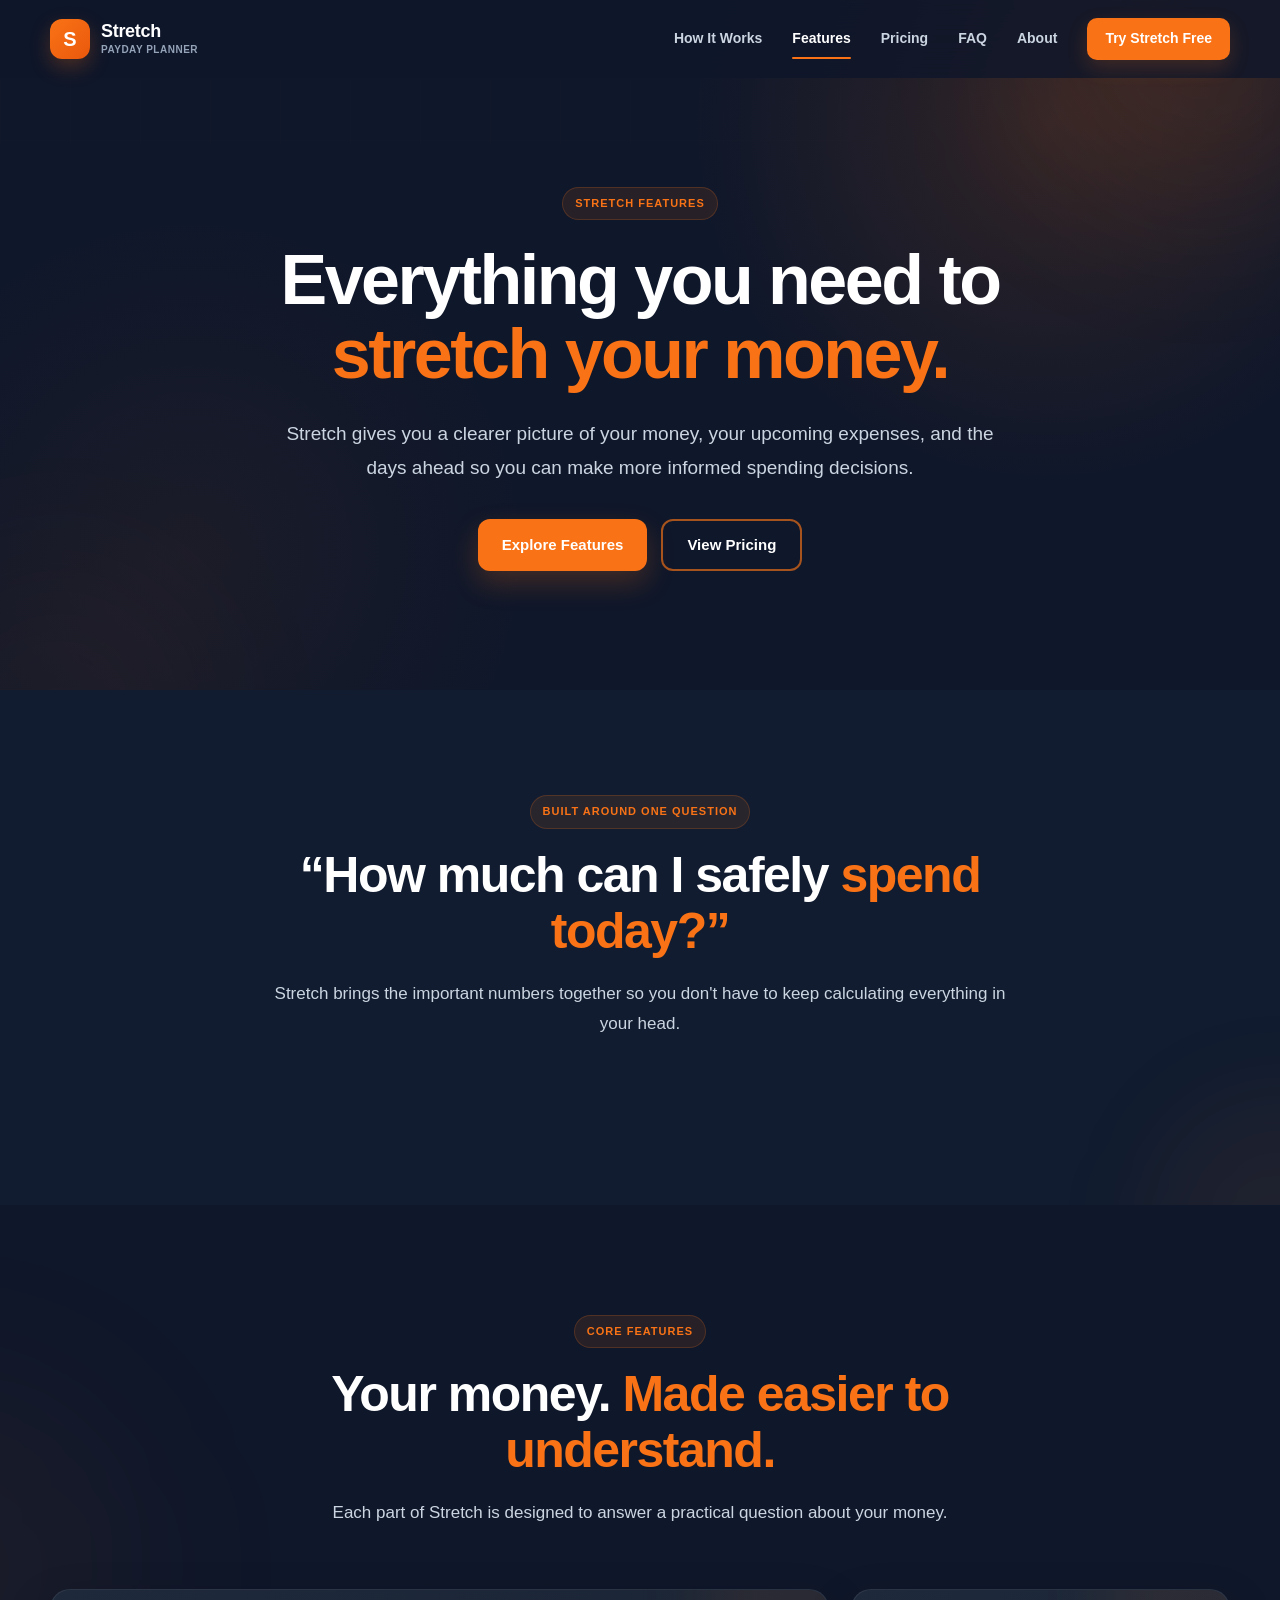
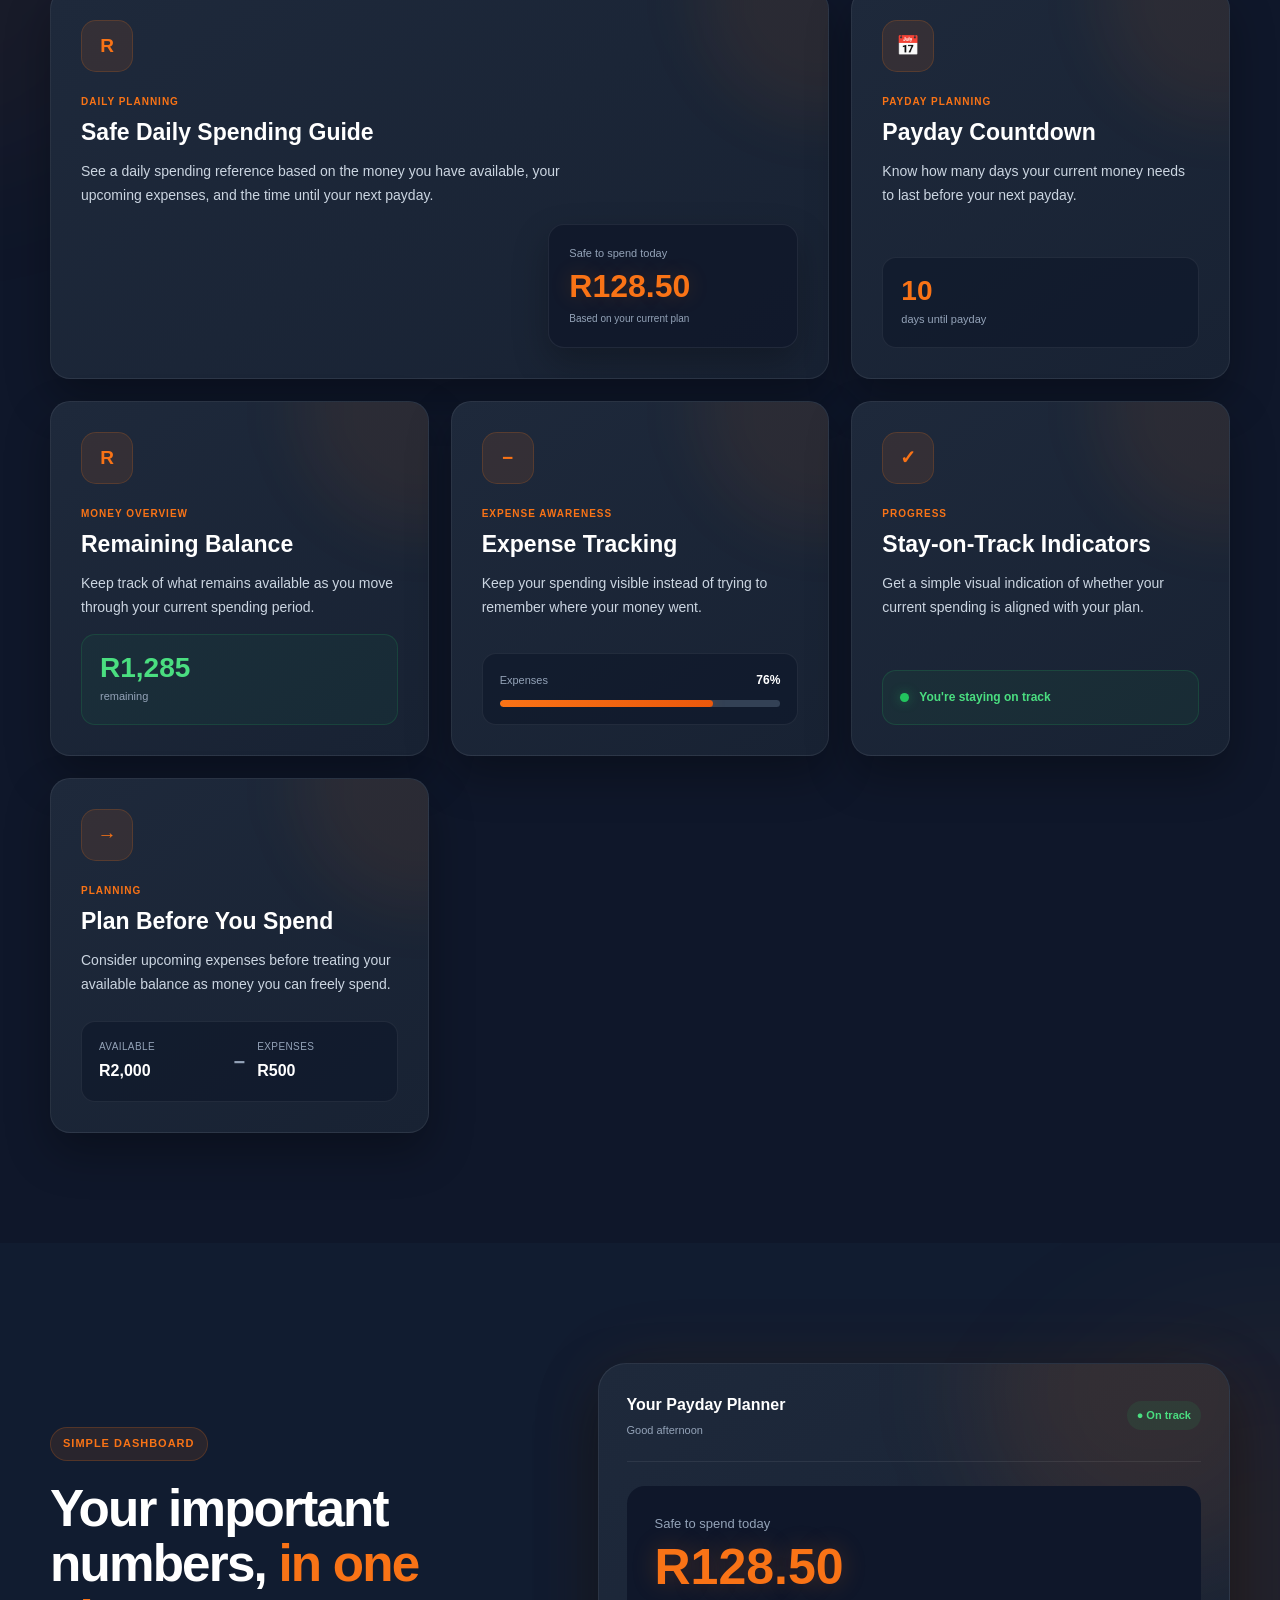
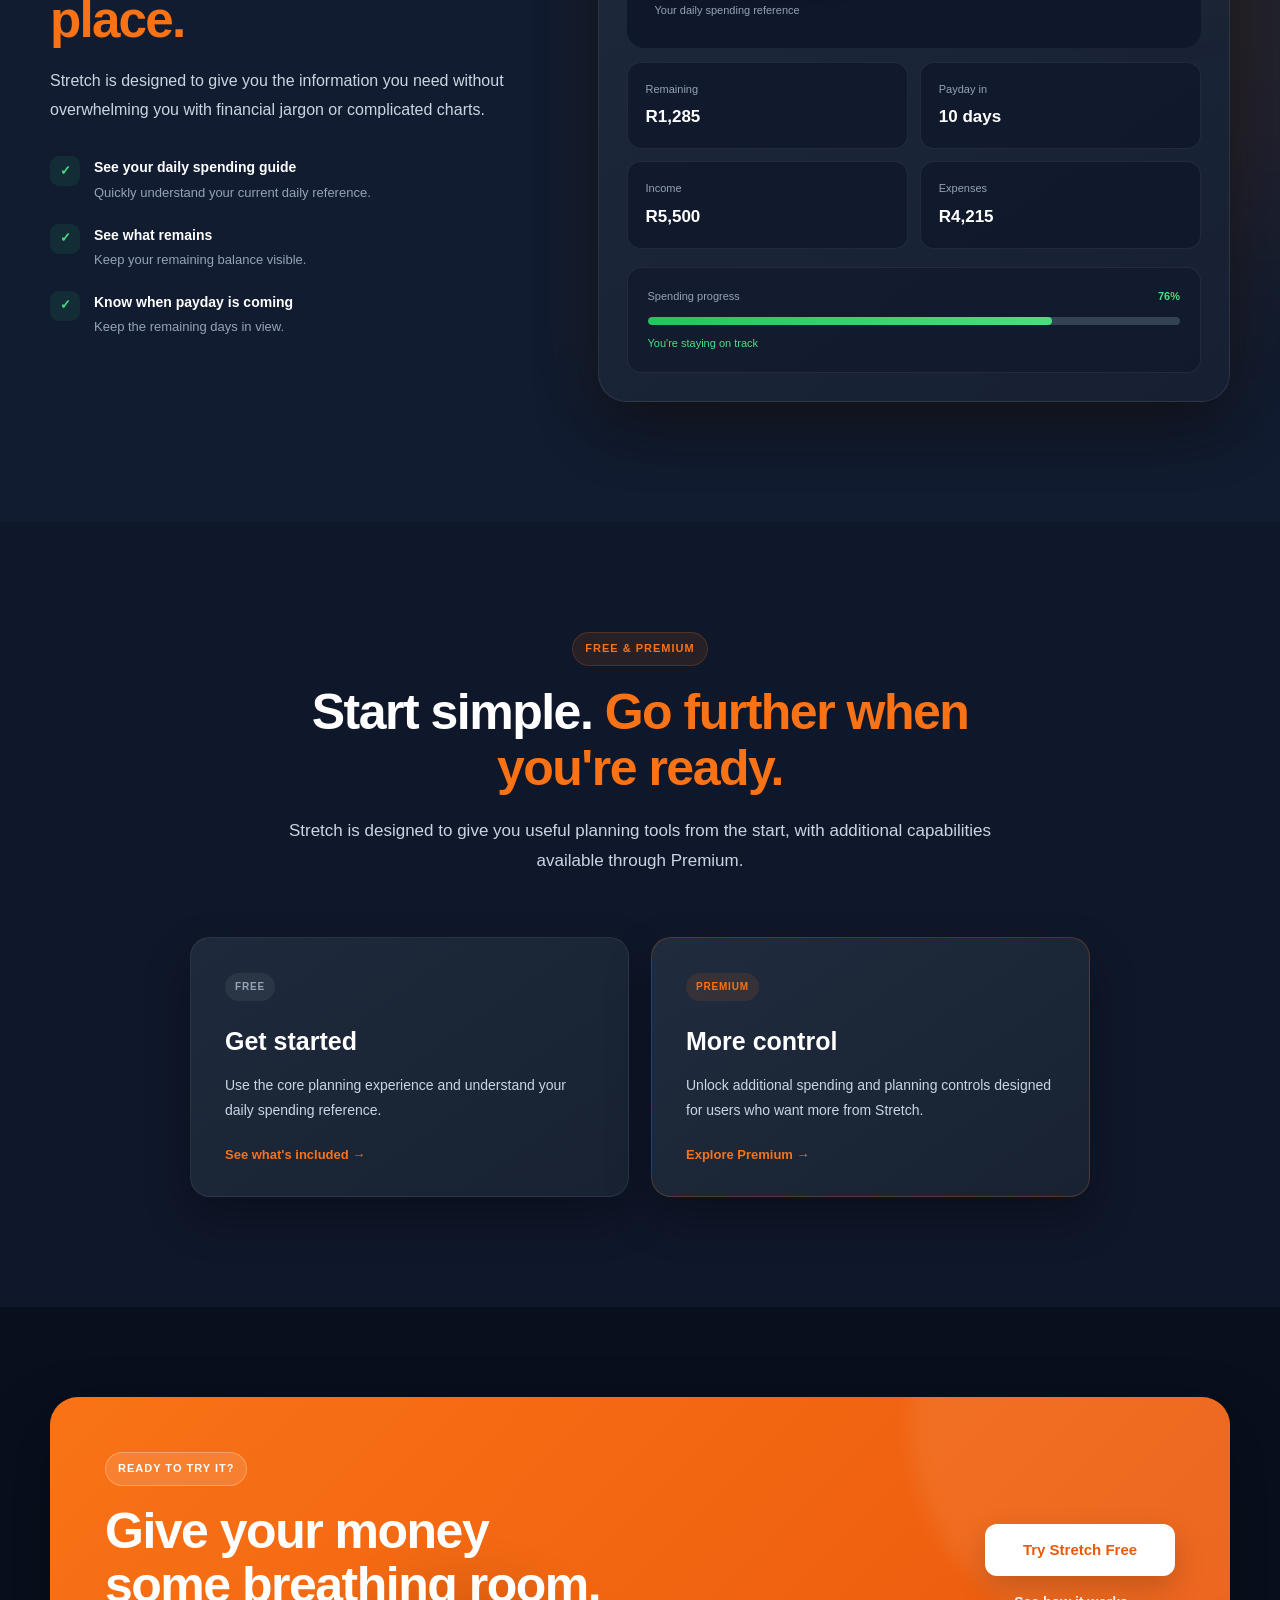
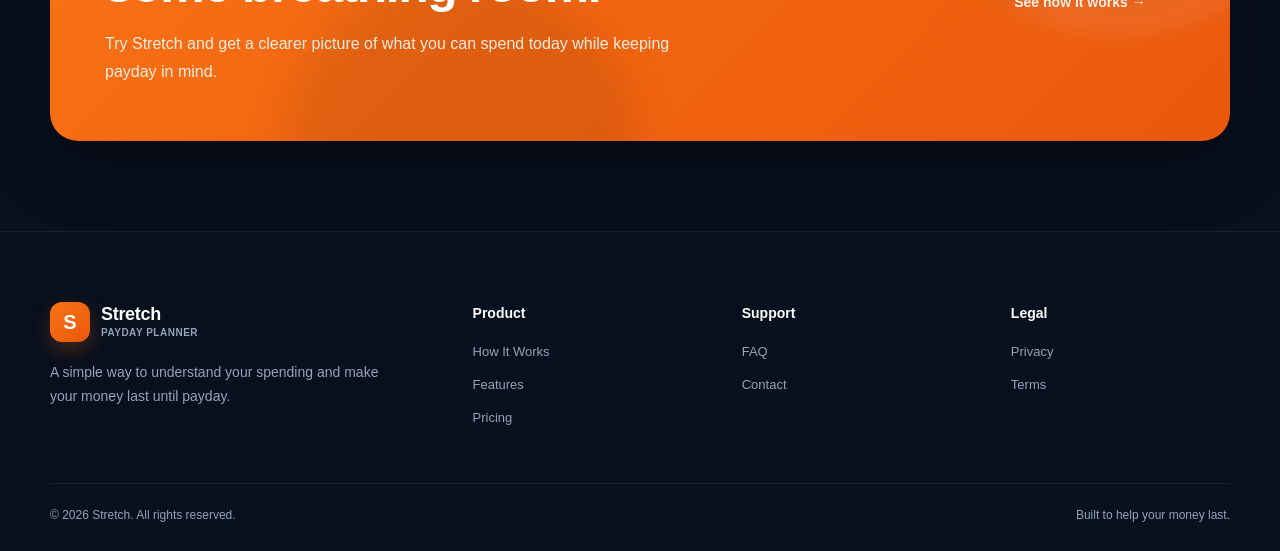
==== features.html @ 4eeb81fc "new pages" ====
<!DOCTYPE html>
<html lang="en">

<head>
    <meta charset="UTF-8">

    <meta name="viewport" content="width=device-width, initial-scale=1.0">

    <meta name="description"
        content="Explore Stretch features designed to help you understand your spending, plan ahead, and make your money last until payday.">

    <title>Features | Stretch — Payday Planner</title>

    <link rel="stylesheet" href="css/features.css">
</head>

<body>

    <!-- =========================================
         HEADER
    ========================================== -->

    <header class="site-header" id="siteHeader">

        <div class="container nav-container">

            <a href="index.html" class="brand">

                <span class="brand-mark">
                    S
                </span>

                <span class="brand-text">
                    <strong>Stretch</strong>
                    <small>Payday Planner</small>
                </span>

            </a>


            <button class="mobile-menu-toggle" id="mobileMenuToggle" aria-label="Open navigation menu"
                aria-expanded="false" aria-controls="mainNav">
                <span></span>
                <span></span>
                <span></span>
            </button>


            <nav class="main-nav" id="mainNav">

                <a href="how-it-works.html">
                    How It Works
                </a>

                <a href="features.html" class="active">
                    Features
                </a>

                <a href="pricing.html">
                    Pricing
                </a>

                <a href="faq.html">
                    FAQ
                </a>

                <a href="about.html">
                    About
                </a>

                <a href="#" class="nav-cta">
                    Try Stretch Free
                </a>

            </nav>

        </div>

    </header>


    <main>

        <!-- =========================================
             HERO
        ========================================== -->

        <section class="page-hero">

            <div class="hero-glow hero-glow-one"></div>
            <div class="hero-glow hero-glow-two"></div>

            <div class="container">

                <div class="page-hero-content">

                    <span class="section-badge">
                        STRETCH FEATURES
                    </span>

                    <h1>
                        Everything you need to
                        <span>stretch your money.</span>
                    </h1>

                    <p>
                        Stretch gives you a clearer picture of your money,
                        your upcoming expenses, and the days ahead so you
                        can make more informed spending decisions.
                    </p>

                    <div class="hero-actions">

                        <a href="#features" class="btn btn-primary">
                            Explore Features
                        </a>

                        <a href="pricing.html" class="btn btn-secondary">
                            View Pricing
                        </a>

                    </div>

                </div>

            </div>

        </section>


        <!-- =========================================
             FEATURE INTRO
        ========================================== -->

        <section class="intro-section">

            <div class="container">

                <div class="section-heading centered">

                    <span class="section-badge">
                        BUILT AROUND ONE QUESTION
                    </span>

                    <h2>
                        “How much can I safely
                        <span>spend today?”</span>
                    </h2>

                    <p>
                        Stretch brings the important numbers together so
                        you don't have to keep calculating everything in
                        your head.
                    </p>

                </div>

            </div>

        </section>


        <!-- =========================================
             MAIN FEATURES
        ========================================== -->

        <section class="features-section" id="features">

            <div class="container">

                <div class="section-heading centered">

                    <span class="section-badge">
                        CORE FEATURES
                    </span>

                    <h2>
                        Your money.
                        <span>Made easier to understand.</span>
                    </h2>

                    <p>
                        Each part of Stretch is designed to answer a
                        practical question about your money.
                    </p>

                </div>


                <div class="features-grid">

                    <!-- FEATURE 1 -->

                    <article class="feature-card feature-card-large">

                        <div class="feature-icon">
                            R
                        </div>

                        <span class="feature-label">
                            DAILY PLANNING
                        </span>

                        <h3>
                            Safe Daily Spending Guide
                        </h3>

                        <p>
                            See a daily spending reference based on the
                            money you have available, your upcoming
                            expenses, and the time until your next payday.
                        </p>

                        <div class="feature-preview">

                            <span>
                                Safe to spend today
                            </span>

                            <strong>
                                R128.50
                            </strong>

                            <small>
                                Based on your current plan
                            </small>

                        </div>

                    </article>


                    <!-- FEATURE 2 -->

                    <article class="feature-card">

                        <div class="feature-icon">
                            📅
                        </div>

                        <span class="feature-label">
                            PAYDAY PLANNING
                        </span>

                        <h3>
                            Payday Countdown
                        </h3>

                        <p>
                            Know how many days your current money needs
                            to last before your next payday.
                        </p>

                        <div class="mini-value">
                            <strong>
                                10
                            </strong>

                            <span>
                                days until payday
                            </span>
                        </div>

                    </article>


                    <!-- FEATURE 3 -->

                    <article class="feature-card">

                        <div class="feature-icon">
                            R
                        </div>

                        <span class="feature-label">
                            MONEY OVERVIEW
                        </span>

                        <h3>
                            Remaining Balance
                        </h3>

                        <p>
                            Keep track of what remains available as you
                            move through your current spending period.
                        </p>

                        <div class="mini-value success-value">
                            <strong>
                                R1,285
                            </strong>

                            <span>
                                remaining
                            </span>
                        </div>

                    </article>


                    <!-- FEATURE 4 -->

                    <article class="feature-card">

                        <div class="feature-icon">
                            −
                        </div>

                        <span class="feature-label">
                            EXPENSE AWARENESS
                        </span>

                        <h3>
                            Expense Tracking
                        </h3>

                        <p>
                            Keep your spending visible instead of trying
                            to remember where your money went.
                        </p>

                        <div class="mini-progress-card">

                            <div class="progress-row">
                                <span>Expenses</span>
                                <strong>76%</strong>
                            </div>

                            <div class="progress-track">
                                <div class="progress-fill"></div>
                            </div>

                        </div>

                    </article>


                    <!-- FEATURE 5 -->

                    <article class="feature-card">

                        <div class="feature-icon">
                            ✓
                        </div>

                        <span class="feature-label">
                            PROGRESS
                        </span>

                        <h3>
                            Stay-on-Track Indicators
                        </h3>

                        <p>
                            Get a simple visual indication of whether your
                            current spending is aligned with your plan.
                        </p>

                        <div class="status-preview">
                            <span class="status-dot"></span>

                            <strong>
                                You're staying on track
                            </strong>
                        </div>

                    </article>


                    <!-- FEATURE 6 -->

                    <article class="feature-card">

                        <div class="feature-icon">
                            →
                        </div>

                        <span class="feature-label">
                            PLANNING
                        </span>

                        <h3>
                            Plan Before You Spend
                        </h3>

                        <p>
                            Consider upcoming expenses before treating
                            your available balance as money you can freely
                            spend.
                        </p>

                        <div class="planning-preview">

                            <div>
                                <span>Available</span>
                                <strong>R2,000</strong>
                            </div>

                            <div class="minus">
                                −
                            </div>

                            <div>
                                <span>Expenses</span>
                                <strong>R500</strong>
                            </div>

                        </div>

                    </article>

                </div>

            </div>

        </section>


        <!-- =========================================
             DASHBOARD EXPERIENCE
        ========================================== -->

        <section class="dashboard-section">

            <div class="container">

                <div class="dashboard-layout">

                    <div class="dashboard-content">

                        <span class="section-badge">
                            SIMPLE DASHBOARD
                        </span>

                        <h2>
                            Your important numbers,
                            <span>in one place.</span>
                        </h2>

                        <p>
                            Stretch is designed to give you the information
                            you need without overwhelming you with financial
                            jargon or complicated charts.
                        </p>

                        <ul class="dashboard-list">

                            <li>
                                <span class="check-icon">✓</span>

                                <div>
                                    <strong>
                                        See your daily spending guide
                                    </strong>

                                    <p>
                                        Quickly understand your current
                                        daily reference.
                                    </p>
                                </div>
                            </li>


                            <li>
                                <span class="check-icon">✓</span>

                                <div>
                                    <strong>
                                        See what remains
                                    </strong>

                                    <p>
                                        Keep your remaining balance visible.
                                    </p>
                                </div>
                            </li>


                            <li>
                                <span class="check-icon">✓</span>

                                <div>
                                    <strong>
                                        Know when payday is coming
                                    </strong>

                                    <p>
                                        Keep the remaining days in view.
                                    </p>
                                </div>
                            </li>

                        </ul>

                    </div>


                    <div class="dashboard-preview">

                        <div class="dashboard-top">

                            <div>
                                <span class="dashboard-title">
                                    Your Payday Planner
                                </span>

                                <span class="dashboard-subtitle">
                                    Good afternoon
                                </span>
                            </div>

                            <span class="dashboard-status">
                                ● On track
                            </span>

                        </div>


                        <div class="safe-spend-card">

                            <span>
                                Safe to spend today
                            </span>

                            <strong>
                                R128.50
                            </strong>

                            <small>
                                Your daily spending reference
                            </small>

                        </div>


                        <div class="dashboard-stats">

                            <div class="dashboard-stat">
                                <span>
                                    Remaining
                                </span>

                                <strong>
                                    R1,285
                                </strong>
                            </div>


                            <div class="dashboard-stat">
                                <span>
                                    Payday in
                                </span>

                                <strong>
                                    10 days
                                </strong>
                            </div>


                            <div class="dashboard-stat">
                                <span>
                                    Income
                                </span>

                                <strong>
                                    R5,500
                                </strong>
                            </div>


                            <div class="dashboard-stat">
                                <span>
                                    Expenses
                                </span>

                                <strong>
                                    R4,215
                                </strong>
                            </div>

                        </div>


                        <div class="dashboard-progress">

                            <div class="progress-heading">

                                <span>
                                    Spending progress
                                </span>

                                <strong>
                                    76%
                                </strong>

                            </div>

                            <div class="progress-track">
                                <div class="progress-fill"></div>
                            </div>

                            <p>
                                You're staying on track
                            </p>

                        </div>

                    </div>

                </div>

            </div>

        </section>


        <!-- =========================================
             FREE / PREMIUM TEASER
        ========================================== -->

        <section class="plans-section">

            <div class="container">

                <div class="section-heading centered">

                    <span class="section-badge">
                        FREE & PREMIUM
                    </span>

                    <h2>
                        Start simple.
                        <span>Go further when you're ready.</span>
                    </h2>

                    <p>
                        Stretch is designed to give you useful planning
                        tools from the start, with additional capabilities
                        available through Premium.
                    </p>

                </div>


                <div class="plan-preview-grid">

                    <article class="plan-preview">

                        <span class="plan-label">
                            FREE
                        </span>

                        <h3>
                            Get started
                        </h3>

                        <p>
                            Use the core planning experience and understand
                            your daily spending reference.
                        </p>

                        <a href="pricing.html">
                            See what's included →
                        </a>

                    </article>


                    <article class="plan-preview premium">

                        <span class="plan-label">
                            PREMIUM
                        </span>

                        <h3>
                            More control
                        </h3>

                        <p>
                            Unlock additional spending and planning controls
                            designed for users who want more from Stretch.
                        </p>

                        <a href="pricing.html">
                            Explore Premium →
                        </a>

                    </article>

                </div>

            </div>

        </section>


        <!-- =========================================
             CTA
        ========================================== -->

        <section class="final-cta-section">

            <div class="container">

                <div class="final-cta">

                    <div class="cta-content">

                        <span class="section-badge">
                            READY TO TRY IT?
                        </span>

                        <h2>
                            Give your money
                            <span>some breathing room.</span>
                        </h2>

                        <p>
                            Try Stretch and get a clearer picture of what
                            you can spend today while keeping payday in mind.
                        </p>

                    </div>


                    <div class="cta-actions">

                        <a href="#" class="btn cta-button">
                            Try Stretch Free
                        </a>

                        <a href="how-it-works.html" class="cta-link">
                            See how it works →
                        </a>

                    </div>

                </div>

            </div>

        </section>

    </main>


    <!-- =========================================
         FOOTER
    ========================================== -->

    <footer class="site-footer">

        <div class="container">

            <div class="footer-grid">

                <div class="footer-brand">

                    <a href="index.html" class="brand">

                        <span class="brand-mark">
                            S
                        </span>

                        <span class="brand-text">
                            <strong>Stretch</strong>
                            <small>Payday Planner</small>
                        </span>

                    </a>

                    <p>
                        A simple way to understand your spending and make
                        your money last until payday.
                    </p>

                </div>


                <div class="footer-column">

                    <h3>
                        Product
                    </h3>

                    <a href="how-it-works.html">
                        How It Works
                    </a>

                    <a href="features.html">
                        Features
                    </a>

                    <a href="pricing.html">
                        Pricing
                    </a>

                </div>


                <div class="footer-column">

                    <h3>
                        Support
                    </h3>

                    <a href="faq.html">
                        FAQ
                    </a>

                    <a href="contact.html">
                        Contact
                    </a>

                </div>


                <div class="footer-column">

                    <h3>
                        Legal
                    </h3>

                    <a href="privacy.html">
                        Privacy
                    </a>

                    <a href="terms.html">
                        Terms
                    </a>

                </div>

            </div>


            <div class="footer-bottom">

                <p>
                    © 2026 Stretch. All rights reserved.
                </p>

                <p>
                    Built to help your money last.
                </p>

            </div>

        </div>

    </footer>


    <script src="js/main.js"></script>

</body>

</html>
---- css/features.css ----
/* =========================================================
   STRETCH — FEATURES PAGE
   Dedicated Page Styles
========================================================= */


/* =========================================================
   1. DESIGN TOKENS
========================================================= */

:root {
    --stretch-bg: #0f172a;
    --stretch-bg-deep: #080f1d;
    --stretch-bg-alt: #111c30;

    --stretch-surface: #1e293b;
    --stretch-surface-alt: #182233;
    --stretch-surface-dark: #162032;

    --stretch-border: rgba(255, 255, 255, 0.07);
    --stretch-border-strong: rgba(255, 255, 255, 0.12);

    --stretch-orange: #f97316;
    --stretch-orange-dark: #ea580c;

    --stretch-success: #22c55e;
    --stretch-success-light: #4ade80;

    --stretch-white: #ffffff;
    --stretch-text: #cbd5e1;
    --stretch-muted: #94a3b8;

    --stretch-track: #334155;

    --container-width: 1180px;
    --header-height: 78px;

    --radius-sm: 10px;
    --radius-md: 14px;
    --radius-lg: 20px;
    --radius-xl: 28px;

    --shadow-card:
        0 20px 45px rgba(0, 0, 0, 0.30);

    --shadow-card-hover:
        0 25px 60px rgba(0, 0, 0, 0.45);

    --transition: 0.3s ease;
}


/* =========================================================
   2. RESET
========================================================= */

* {
    margin: 0;
    padding: 0;
    box-sizing: border-box;
}

html {
    scroll-behavior: smooth;
}

body {
    font-family:
        Inter,
        "Segoe UI",
        Roboto,
        Helvetica,
        Arial,
        sans-serif;

    background: var(--stretch-bg);

    color: var(--stretch-white);

    line-height: 1.6;

    overflow-x: hidden;
}

img {
    max-width: 100%;
    display: block;
}

a {
    color: inherit;
    text-decoration: none;
}

button,
a {
    -webkit-tap-highlight-color: transparent;
}

button {
    font: inherit;
}

::selection {
    background: rgba(249, 115, 22, 0.35);
    color: var(--stretch-white);
}


/* =========================================================
   3. CONTAINER
========================================================= */

.container {
    width: min(
        calc(100% - 40px),
        var(--container-width)
    );

    margin: 0 auto;
}


/* =========================================================
   4. HEADER
========================================================= */

.site-header {
    position: fixed;

    top: 0;
    left: 0;

    width: 100%;
    height: var(--header-height);

    z-index: 1000;

    background: rgba(15, 23, 42, 0.82);

    border-bottom: 1px solid transparent;

    backdrop-filter: blur(18px);
    -webkit-backdrop-filter: blur(18px);

    transition:
        background var(--transition),
        border-color var(--transition),
        box-shadow var(--transition);
}

.site-header.scrolled {
    background: rgba(8, 15, 29, 0.94);

    border-bottom-color: var(--stretch-border);

    box-shadow:
        0 10px 30px rgba(0, 0, 0, 0.20);
}

.nav-container {
    height: 100%;

    display: flex;
    align-items: center;
    justify-content: space-between;
}


/* =========================================================
   5. BRAND
========================================================= */

.brand {
    display: inline-flex;

    align-items: center;

    gap: 11px;

    flex-shrink: 0;
}

.brand-mark {
    width: 40px;
    height: 40px;

    display: grid;
    place-items: center;

    border-radius: 12px;

    background:
        linear-gradient(
            135deg,
            var(--stretch-orange),
            var(--stretch-orange-dark)
        );

    color: var(--stretch-white);

    font-size: 20px;
    font-weight: 800;

    box-shadow:
        0 8px 20px rgba(249, 115, 22, 0.25);
}

.brand-text {
    display: flex;

    flex-direction: column;

    line-height: 1.05;
}

.brand-text strong {
    font-size: 18px;

    font-weight: 800;

    letter-spacing: -0.3px;
}

.brand-text small {
    margin-top: 4px;

    color: var(--stretch-muted);

    font-size: 10px;
    font-weight: 600;

    letter-spacing: 0.5px;

    text-transform: uppercase;
}


/* =========================================================
   6. NAVIGATION
========================================================= */

.main-nav {
    display: flex;

    align-items: center;

    gap: 30px;
}

.main-nav > a:not(.nav-cta) {
    position: relative;

    color: var(--stretch-text);

    font-size: 14px;
    font-weight: 600;

    transition:
        color var(--transition);
}

.main-nav > a:not(.nav-cta)::after {
    content: "";

    position: absolute;

    left: 0;
    bottom: -9px;

    width: 0;
    height: 2px;

    border-radius: 999px;

    background: var(--stretch-orange);

    transition:
        width var(--transition);
}

.main-nav > a:not(.nav-cta):hover,
.main-nav > a.active {
    color: var(--stretch-white);
}

.main-nav > a:not(.nav-cta):hover::after,
.main-nav > a.active::after {
    width: 100%;
}


/* =========================================================
   7. NAV CTA
========================================================= */

.nav-cta {
    display: inline-flex;

    align-items: center;
    justify-content: center;

    min-height: 42px;

    padding: 0 18px;

    border-radius: 10px;

    background: var(--stretch-orange);

    color: var(--stretch-white);

    font-size: 14px;
    font-weight: 700;

    box-shadow:
        0 8px 20px rgba(249, 115, 22, 0.18);

    transition:
        transform var(--transition),
        background var(--transition),
        box-shadow var(--transition);
}

.nav-cta:hover {
    background: var(--stretch-orange-dark);

    transform: translateY(-2px);

    box-shadow:
        0 12px 26px rgba(249, 115, 22, 0.28);
}


/* =========================================================
   8. MOBILE MENU
========================================================= */

.mobile-menu-toggle {
    display: none;

    width: 44px;
    height: 44px;

    padding: 0;

    border:
        1px solid var(--stretch-border-strong);

    border-radius: 10px;

    background: var(--stretch-surface);

    cursor: pointer;
}

.mobile-menu-toggle span {
    display: block;

    width: 20px;
    height: 2px;

    margin: 4px auto;

    border-radius: 999px;

    background: var(--stretch-white);

    transition:
        transform var(--transition),
        opacity var(--transition);
}


/* =========================================================
   9. BUTTONS
========================================================= */

.btn {
    display: inline-flex;

    align-items: center;
    justify-content: center;

    min-height: 52px;

    padding: 0 24px;

    border-radius: 12px;

    font-size: 15px;
    font-weight: 700;

    transition:
        transform var(--transition),
        background var(--transition),
        border-color var(--transition),
        box-shadow var(--transition);
}

.btn-primary {
    background: var(--stretch-orange);

    color: var(--stretch-white);

    box-shadow:
        0 12px 28px rgba(249, 115, 22, 0.22);
}

.btn-primary:hover {
    background: var(--stretch-orange-dark);

    transform: translateY(-3px);

    box-shadow:
        0 18px 35px rgba(249, 115, 22, 0.30);
}

.btn-secondary {
    border:
        2px solid rgba(249, 115, 22, 0.65);

    background: transparent;

    color: var(--stretch-white);
}

.btn-secondary:hover {
    background: rgba(249, 115, 22, 0.10);

    border-color: var(--stretch-orange);

    transform: translateY(-3px);
}


/* =========================================================
   10. SECTION BADGE
========================================================= */

.section-badge {
    display: inline-flex;

    align-items: center;

    padding: 7px 12px;

    border:
        1px solid rgba(249, 115, 22, 0.20);

    border-radius: 999px;

    background: rgba(249, 115, 22, 0.10);

    color: var(--stretch-orange);

    font-size: 11px;
    font-weight: 800;

    letter-spacing: 1px;

    text-transform: uppercase;
}


/* =========================================================
   11. PAGE HERO
========================================================= */

.page-hero {
    position: relative;

    min-height: 690px;

    display: flex;

    align-items: center;

    padding:
        calc(var(--header-height) + 90px)
        0
        100px;

    overflow: hidden;

    background:
        radial-gradient(
            circle at 82% 18%,
            rgba(249, 115, 22, 0.14),
            transparent 30%
        ),
        radial-gradient(
            circle at 15% 80%,
            rgba(249, 115, 22, 0.05),
            transparent 28%
        ),
        var(--stretch-bg);
}

.page-hero::before {
    content: "";

    position: absolute;

    inset: 0;

    pointer-events: none;

    opacity: 0.22;

    background-image:
        linear-gradient(
            rgba(255, 255, 255, 0.025) 1px,
            transparent 1px
        ),
        linear-gradient(
            90deg,
            rgba(255, 255, 255, 0.025) 1px,
            transparent 1px
        );

    background-size: 70px 70px;

    mask-image:
        linear-gradient(
            to bottom,
            black,
            transparent 85%
        );
}

.page-hero-content {
    position: relative;

    max-width: 880px;

    margin: 0 auto;

    text-align: center;

    z-index: 2;
}

.page-hero h1 {
    max-width: 850px;

    margin:
        24px auto 0;

    font-size:
        clamp(46px, 6vw, 70px);

    line-height: 1.05;

    letter-spacing: -2.5px;

    font-weight: 850;
}

.page-hero h1 span {
    display: block;

    color: var(--stretch-orange);
}

.page-hero p {
    max-width: 720px;

    margin:
        26px auto 0;

    color: var(--stretch-text);

    font-size: 19px;

    line-height: 1.8;
}

.hero-actions {
    display: flex;

    align-items: center;
    justify-content: center;

    gap: 14px;

    margin-top: 34px;
}


/* =========================================================
   HERO GLOWS
========================================================= */

.hero-glow {
    position: absolute;

    width: 320px;
    height: 320px;

    border-radius: 50%;

    background:
        rgba(249, 115, 22, 0.12);

    filter: blur(80px);

    pointer-events: none;
}

.hero-glow-one {
    top: -120px;
    right: -80px;
}

.hero-glow-two {
    bottom: -180px;
    left: -100px;

    opacity: 0.35;
}


/* =========================================================
   12. INTRO SECTION
========================================================= */

.intro-section {
    position: relative;

    padding: 105px 0;

    background: var(--stretch-bg-alt);

    overflow: hidden;
}

.intro-section::after {
    content: "";

    position: absolute;

    width: 260px;
    height: 260px;

    right: -130px;
    bottom: -150px;

    border-radius: 50%;

    background:
        rgba(249, 115, 22, 0.06);

    filter: blur(50px);

    pointer-events: none;
}


/* =========================================================
   13. SECTION HEADING
========================================================= */

.section-heading {
    max-width: 760px;
}

.section-heading.centered {
    margin:
        0 auto 60px;

    text-align: center;
}

.section-heading h2 {
    margin-top: 18px;

    font-size:
        clamp(34px, 4vw, 50px);

    line-height: 1.12;

    letter-spacing: -1.5px;
}

.section-heading h2 span {
    color: var(--stretch-orange);
}

.section-heading p {
    margin-top: 20px;

    color: var(--stretch-text);

    font-size: 17px;

    line-height: 1.8;
}


/* =========================================================
   14. FEATURES SECTION
========================================================= */

.features-section {
    position: relative;

    padding: 110px 0;

    background: var(--stretch-bg);

    overflow: hidden;
}

.features-section::before {
    content: "";

    position: absolute;

    width: 400px;
    height: 400px;

    top: 10%;
    left: -250px;

    border-radius: 50%;

    background:
        rgba(249, 115, 22, 0.045);

    filter: blur(80px);

    pointer-events: none;
}


/* =========================================================
   15. FEATURES GRID
========================================================= */

.features-grid {
    display: grid;

    grid-template-columns:
        repeat(3, minmax(0, 1fr));

    gap: 22px;
}


/* =========================================================
   16. FEATURE CARD
========================================================= */

.feature-card {
    position: relative;

    min-height: 355px;

    padding: 30px;

    border:
        1px solid var(--stretch-border);

    border-radius: var(--radius-lg);

    background:
        linear-gradient(
            145deg,
            var(--stretch-surface),
            var(--stretch-surface-alt)
        );

    box-shadow: var(--shadow-card);

    overflow: hidden;

    transition:
        transform var(--transition),
        border-color var(--transition),
        box-shadow var(--transition);
}

.feature-card::before {
    content: "";

    position: absolute;

    top: -120px;
    right: -120px;

    width: 250px;
    height: 250px;

    border-radius: 50%;

    background:
        rgba(249, 115, 22, 0.065);

    filter: blur(30px);

    transition:
        transform var(--transition),
        opacity var(--transition);

    pointer-events: none;
}

.feature-card:hover {
    transform: translateY(-9px);

    border-color:
        rgba(249, 115, 22, 0.32);

    box-shadow: var(--shadow-card-hover);
}

.feature-card:hover::before {
    transform: scale(1.15);

    opacity: 1.3;
}


/* =========================================================
   FEATURE CARD LARGE
========================================================= */

.feature-card-large {
    grid-column: span 2;

    min-height: 390px;
}


/* =========================================================
   FEATURE ICON
========================================================= */

.feature-icon {
    position: relative;

    width: 52px;
    height: 52px;

    display: grid;

    place-items: center;

    margin-bottom: 22px;

    border:
        1px solid rgba(249, 115, 22, 0.18);

    border-radius: 15px;

    background:
        rgba(249, 115, 22, 0.10);

    color: var(--stretch-orange);

    font-size: 19px;
    font-weight: 800;

    z-index: 1;
}


/* =========================================================
   FEATURE TEXT
========================================================= */

.feature-label {
    position: relative;

    display: block;

    margin-bottom: 8px;

    color: var(--stretch-orange);

    font-size: 10px;
    font-weight: 800;

    letter-spacing: 1px;

    z-index: 1;
}

.feature-card h3 {
    position: relative;

    margin-bottom: 12px;

    font-size: 23px;

    line-height: 1.25;

    z-index: 1;
}

.feature-card p {
    position: relative;

    max-width: 540px;

    color: var(--stretch-text);

    font-size: 14px;

    line-height: 1.75;

    z-index: 1;
}


/* =========================================================
   17. FEATURE PREVIEW — SAFE SPEND
========================================================= */

.feature-preview {
    position: absolute;

    right: 30px;
    bottom: 30px;

    width: 250px;

    padding: 20px;

    border:
        1px solid var(--stretch-border);

    border-radius: 16px;

    background:
        rgba(15, 23, 42, 0.80);

    box-shadow:
        0 15px 35px rgba(0, 0, 0, 0.25);

    z-index: 1;
}

.feature-preview span {
    display: block;

    color: var(--stretch-muted);

    font-size: 11px;
}

.feature-preview strong {
    display: block;

    margin-top: 6px;

    color: var(--stretch-orange);

    font-size: 32px;
    font-weight: 800;

    line-height: 1.1;

    text-shadow:
        0 0 22px rgba(249, 115, 22, 0.20);
}

.feature-preview small {
    display: block;

    margin-top: 7px;

    color: var(--stretch-muted);

    font-size: 10px;
}


/* =========================================================
   18. MINI VALUE
========================================================= */

.mini-value {
    position: absolute;

    left: 30px;
    right: 30px;

    bottom: 30px;

    padding: 18px;

    border:
        1px solid var(--stretch-border);

    border-radius: 14px;

    background:
        rgba(15, 23, 42, 0.65);
}

.mini-value strong {
    display: block;

    color: var(--stretch-orange);

    font-size: 28px;

    line-height: 1.1;
}

.mini-value span {
    display: block;

    margin-top: 5px;

    color: var(--stretch-muted);

    font-size: 11px;
}

.success-value {
    border-color:
        rgba(34, 197, 94, 0.16);

    background:
        rgba(34, 197, 94, 0.05);
}

.success-value strong {
    color: var(--stretch-success-light);
}


/* =========================================================
   19. MINI PROGRESS
========================================================= */

.mini-progress-card {
    position: absolute;

    left: 30px;
    right: 30px;

    bottom: 30px;

    padding: 17px;

    border:
        1px solid var(--stretch-border);

    border-radius: 14px;

    background:
        rgba(15, 23, 42, 0.65);
}

.progress-row {
    display: flex;

    justify-content: space-between;

    align-items: center;

    margin-bottom: 10px;
}

.progress-row span {
    color: var(--stretch-muted);

    font-size: 11px;
}

.progress-row strong {
    color: var(--stretch-white);

    font-size: 12px;
}

.progress-track {
    width: 100%;
    height: 7px;

    border-radius: 999px;

    background: var(--stretch-track);

    overflow: hidden;
}

.progress-fill {
    width: 76%;
    height: 100%;

    border-radius: inherit;

    background:
        linear-gradient(
            90deg,
            var(--stretch-orange),
            var(--stretch-orange-dark)
        );

    box-shadow:
        0 0 14px rgba(249, 115, 22, 0.25);
}


/* =========================================================
   20. STATUS PREVIEW
========================================================= */

.status-preview {
    position: absolute;

    left: 30px;
    right: 30px;

    bottom: 30px;

    display: flex;

    align-items: center;

    gap: 10px;

    padding: 17px;

    border:
        1px solid rgba(34, 197, 94, 0.17);

    border-radius: 14px;

    background:
        rgba(34, 197, 94, 0.06);
}

.status-dot {
    width: 9px;
    height: 9px;

    flex-shrink: 0;

    border-radius: 50%;

    background: var(--stretch-success);

    box-shadow:
        0 0 12px rgba(34, 197, 94, 0.45);
}

.status-preview strong {
    color: var(--stretch-success-light);

    font-size: 12px;
}


/* =========================================================
   21. PLANNING PREVIEW
========================================================= */

.planning-preview {
    position: absolute;

    left: 30px;
    right: 30px;

    bottom: 30px;

    display: grid;

    grid-template-columns: 1fr auto 1fr;

    align-items: center;

    gap: 12px;

    padding: 17px;

    border:
        1px solid var(--stretch-border);

    border-radius: 14px;

    background:
        rgba(15, 23, 42, 0.65);
}

.planning-preview div:not(.minus) {
    display: flex;

    flex-direction: column;

    gap: 3px;
}

.planning-preview span {
    color: var(--stretch-muted);

    font-size: 10px;

    text-transform: uppercase;

    letter-spacing: 0.4px;
}

.planning-preview strong {
    color: var(--stretch-white);

    font-size: 16px;
}

.planning-preview .minus {
    color: var(--stretch-muted);

    font-size: 20px;

    font-weight: 700;
}


/* =========================================================
   22. DASHBOARD SECTION
========================================================= */

.dashboard-section {
    position: relative;

    padding: 120px 0;

    background: var(--stretch-bg-alt);

    overflow: hidden;
}

.dashboard-section::before {
    content: "";

    position: absolute;

    width: 500px;
    height: 500px;

    right: -250px;
    top: 10%;

    border-radius: 50%;

    background:
        rgba(249, 115, 22, 0.07);

    filter: blur(90px);

    pointer-events: none;
}

.dashboard-layout {
    display: grid;

    grid-template-columns:
        minmax(0, 0.85fr)
        minmax(500px, 1.15fr);

    align-items: center;

    gap: 80px;
}


/* =========================================================
   DASHBOARD CONTENT
========================================================= */

.dashboard-content h2 {
    max-width: 600px;

    margin-top: 20px;

    font-size:
        clamp(38px, 4vw, 54px);

    line-height: 1.08;

    letter-spacing: -1.8px;
}

.dashboard-content h2 span {
    color: var(--stretch-orange);
}

.dashboard-content > p {
    max-width: 570px;

    margin-top: 20px;

    color: var(--stretch-text);

    font-size: 16px;

    line-height: 1.8;
}


/* =========================================================
   DASHBOARD LIST
========================================================= */

.dashboard-list {
    display: flex;

    flex-direction: column;

    gap: 20px;

    margin-top: 32px;

    list-style: none;
}

.dashboard-list li {
    display: flex;

    align-items: flex-start;

    gap: 14px;
}

.check-icon {
    width: 30px;
    height: 30px;

    display: grid;

    place-items: center;

    flex-shrink: 0;

    border-radius: 9px;

    background:
        rgba(34, 197, 94, 0.10);

    color: var(--stretch-success-light);

    font-size: 13px;
    font-weight: 800;
}

.dashboard-list strong {
    display: block;

    color: var(--stretch-white);

    font-size: 14px;
}

.dashboard-list p {
    margin-top: 4px;

    color: var(--stretch-muted);

    font-size: 13px;

    line-height: 1.6;
}


/* =========================================================
   23. DASHBOARD PREVIEW
========================================================= */

.dashboard-preview {
    position: relative;

    padding: 28px;

    border:
        1px solid rgba(255, 255, 255, 0.08);

    border-radius: 28px;

    background:
        linear-gradient(
            145deg,
            #1e293b,
            #162032
        );

    box-shadow:
        0 25px 60px rgba(0, 0, 0, 0.45),
        0 0 80px rgba(249, 115, 22, 0.08);

    overflow: hidden;
}

.dashboard-preview::before {
    content: "";

    position: absolute;

    top: -150px;
    right: -100px;

    width: 350px;
    height: 350px;

    border-radius: 50%;

    background:
        rgba(249, 115, 22, 0.10);

    filter: blur(55px);

    pointer-events: none;
}


/* =========================================================
   DASHBOARD TOP
========================================================= */

.dashboard-top {
    position: relative;

    display: flex;

    align-items: center;

    justify-content: space-between;

    padding-bottom: 22px;

    border-bottom:
        1px solid var(--stretch-border);

    z-index: 1;
}

.dashboard-title {
    display: block;

    font-size: 16px;
    font-weight: 800;
}

.dashboard-subtitle {
    display: block;

    margin-top: 4px;

    color: var(--stretch-muted);

    font-size: 11px;
}

.dashboard-status {
    padding: 6px 10px;

    border-radius: 999px;

    background:
        rgba(34, 197, 94, 0.10);

    color: var(--stretch-success-light);

    font-size: 11px;
    font-weight: 700;
}


/* =========================================================
   SAFE SPEND CARD
========================================================= */

.safe-spend-card {
    position: relative;

    margin-top: 24px;

    padding: 28px;

    border-radius: 18px;

    background: var(--stretch-bg);

    z-index: 1;
}

.safe-spend-card span {
    display: block;

    color: var(--stretch-muted);

    font-size: 13px;
}

.safe-spend-card strong {
    display: block;

    margin-top: 7px;

    color: var(--stretch-orange);

    font-size: 50px;
    font-weight: 800;

    line-height: 1;

    text-shadow:
        0 0 25px rgba(249, 115, 22, 0.25);
}

.safe-spend-card small {
    display: block;

    margin-top: 10px;

    color: var(--stretch-muted);

    font-size: 11px;
}


/* =========================================================
   DASHBOARD STATS
========================================================= */

.dashboard-stats {
    position: relative;

    display: grid;

    grid-template-columns:
        repeat(2, 1fr);

    gap: 12px;

    margin-top: 14px;

    z-index: 1;
}

.dashboard-stat {
    padding: 18px;

    border:
        1px solid var(--stretch-border);

    border-radius: 14px;

    background:
        rgba(15, 23, 42, 0.72);
}

.dashboard-stat span {
    display: block;

    color: var(--stretch-muted);

    font-size: 11px;
}

.dashboard-stat strong {
    display: block;

    margin-top: 5px;

    color: var(--stretch-white);

    font-size: 17px;
}


/* =========================================================
   DASHBOARD PROGRESS
========================================================= */

.dashboard-progress {
    position: relative;

    margin-top: 18px;

    padding: 20px;

    border:
        1px solid var(--stretch-border);

    border-radius: 14px;

    background:
        rgba(15, 23, 42, 0.60);

    z-index: 1;
}

.progress-heading {
    display: flex;

    align-items: center;

    justify-content: space-between;

    margin-bottom: 11px;
}

.progress-heading span {
    color: var(--stretch-muted);

    font-size: 11px;
}

.progress-heading strong {
    color: var(--stretch-success-light);

    font-size: 11px;
}

.dashboard-progress .progress-track {
    height: 8px;
}

.dashboard-progress .progress-fill {
    width: 76%;

    background:
        linear-gradient(
            90deg,
            var(--stretch-success),
            var(--stretch-success-light)
        );

    box-shadow:
        0 0 15px rgba(34, 197, 94, 0.25);
}

.dashboard-progress p {
    margin-top: 10px;

    color: var(--stretch-success-light);

    font-size: 11px;
}


/* =========================================================
   24. PLANS SECTION
========================================================= */

.plans-section {
    position: relative;

    padding: 110px 0;

    background: var(--stretch-bg);

    overflow: hidden;
}

.plan-preview-grid {
    display: grid;

    grid-template-columns:
        repeat(2, minmax(0, 1fr));

    gap: 22px;

    max-width: 900px;

    margin: 0 auto;
}

.plan-preview {
    position: relative;

    padding: 34px;

    min-height: 260px;

    border:
        1px solid var(--stretch-border);

    border-radius: var(--radius-lg);

    background:
        linear-gradient(
            145deg,
            var(--stretch-surface),
            var(--stretch-surface-alt)
        );

    box-shadow: var(--shadow-card);

    transition:
        transform var(--transition),
        border-color var(--transition),
        box-shadow var(--transition);
}

.plan-preview:hover {
    transform: translateY(-8px);

    border-color:
        rgba(249, 115, 22, 0.30);

    box-shadow: var(--shadow-card-hover);
}

.plan-preview.premium {
    border-color:
        rgba(249, 115, 22, 0.24);

    background:
        linear-gradient(
            145deg,
            #202b3d,
            #182233
        );
}

.plan-label {
    display: inline-flex;

    padding: 6px 10px;

    border-radius: 999px;

    background:
        rgba(255, 255, 255, 0.06);

    color: var(--stretch-muted);

    font-size: 10px;
    font-weight: 800;

    letter-spacing: 0.8px;
}

.plan-preview.premium .plan-label {
    background:
        rgba(249, 115, 22, 0.10);

    color: var(--stretch-orange);
}

.plan-preview h3 {
    margin-top: 20px;

    font-size: 25px;
}

.plan-preview p {
    max-width: 430px;

    margin-top: 12px;

    color: var(--stretch-text);

    font-size: 14px;

    line-height: 1.75;
}

.plan-preview a {
    position: absolute;

    left: 34px;
    bottom: 30px;

    color: var(--stretch-orange);

    font-size: 13px;
    font-weight: 700;

    transition:
        transform var(--transition),
        color var(--transition);
}

.plan-preview a:hover {
    color: var(--stretch-orange-dark);

    transform: translateX(4px);
}


/* =========================================================
   25. FINAL CTA
========================================================= */

.final-cta-section {
    padding: 90px 0;

    background: var(--stretch-bg-deep);
}

.final-cta {
    position: relative;

    display: flex;

    align-items: center;

    justify-content: space-between;

    gap: 50px;

    padding: 55px;

    border-radius: 28px;

    background:
        linear-gradient(
            135deg,
            var(--stretch-orange),
            var(--stretch-orange-dark)
        );

    box-shadow:
        0 25px 60px rgba(0, 0, 0, 0.35);

    overflow: hidden;
}

.final-cta::before {
    content: "";

    position: absolute;

    top: -180px;
    right: -100px;

    width: 420px;
    height: 420px;

    border-radius: 50%;

    background:
        rgba(255, 255, 255, 0.08);

    filter: blur(10px);

    pointer-events: none;
}

.final-cta::after {
    content: "";

    position: absolute;

    bottom: -180px;
    left: 20%;

    width: 350px;
    height: 350px;

    border-radius: 50%;

    background:
        rgba(0, 0, 0, 0.08);

    filter: blur(20px);

    pointer-events: none;
}

.cta-content {
    position: relative;

    max-width: 680px;

    z-index: 1;
}

.cta-content .section-badge {
    border-color:
        rgba(255, 255, 255, 0.25);

    background:
        rgba(255, 255, 255, 0.12);

    color: var(--stretch-white);
}

.cta-content h2 {
    margin-top: 18px;

    font-size:
        clamp(34px, 4vw, 50px);

    line-height: 1.08;

    letter-spacing: -1.5px;
}

.cta-content h2 span {
    display: block;
}

.cta-content p {
    max-width: 600px;

    margin-top: 18px;

    color:
        rgba(255, 255, 255, 0.88);

    font-size: 16px;

    line-height: 1.75;
}

.cta-actions {
    position: relative;

    display: flex;

    flex-direction: column;

    align-items: center;

    gap: 15px;

    flex-shrink: 0;

    z-index: 1;
}

.cta-button {
    min-width: 190px;

    background: var(--stretch-white);

    color: var(--stretch-orange-dark);

    box-shadow:
        0 12px 30px rgba(0, 0, 0, 0.18);
}

.cta-button:hover {
    background: #fff7ed;

    color: var(--stretch-orange-dark);

    transform: translateY(-3px);

    box-shadow:
        0 18px 35px rgba(0, 0, 0, 0.25);
}

.cta-link {
    color: var(--stretch-white);

    font-size: 14px;
    font-weight: 700;

    opacity: 0.9;

    transition:
        opacity var(--transition);
}

.cta-link:hover {
    opacity: 1;
}


/* =========================================================
   26. FOOTER
========================================================= */

.site-footer {
    padding:
        70px 0
        25px;

    background: var(--stretch-bg-deep);

    border-top:
        1px solid var(--stretch-border);
}

.footer-grid {
    display: grid;

    grid-template-columns:
        1.7fr
        1fr
        1fr
        1fr;

    gap: 50px;

    padding-bottom: 55px;
}

.footer-brand {
    max-width: 340px;
}

.footer-brand p {
    margin-top: 18px;

    color: var(--stretch-muted);

    font-size: 14px;

    line-height: 1.75;
}

.footer-column {
    display: flex;

    flex-direction: column;

    align-items: flex-start;

    gap: 12px;
}

.footer-column h3 {
    margin-bottom: 6px;

    color: var(--stretch-white);

    font-size: 14px;
}

.footer-column a {
    color: var(--stretch-muted);

    font-size: 13px;

    transition:
        color var(--transition),
        transform var(--transition);
}

.footer-column a:hover {
    color: var(--stretch-orange);

    transform: translateX(3px);
}

.footer-bottom {
    display: flex;

    align-items: center;

    justify-content: space-between;

    gap: 20px;

    padding-top: 22px;

    border-top:
        1px solid var(--stretch-border);
}

.footer-bottom p {
    color: var(--stretch-muted);

    font-size: 12px;
}


/* =========================================================
   27. LARGE TABLET
========================================================= */

@media (max-width: 1100px) {

    .main-nav {
        gap: 20px;
    }

    .features-grid {
        grid-template-columns:
            repeat(2, minmax(0, 1fr));
    }

    .feature-card-large {
        grid-column: span 2;
    }

    .dashboard-layout {
        grid-template-columns: 1fr;

        gap: 55px;
    }

    .dashboard-content {
        max-width: 760px;

        margin: 0 auto;
    }

    .dashboard-preview {
        max-width: 720px;

        width: 100%;

        margin: 0 auto;
    }
}


/* =========================================================
   28. MOBILE NAVIGATION
========================================================= */

@media (max-width: 900px) {

    .mobile-menu-toggle {
        display: block;
    }

    .main-nav {
        position: absolute;

        top: calc(100% + 8px);

        left: 20px;
        right: 20px;

        display: none;

        flex-direction: column;

        align-items: stretch;

        gap: 0;

        padding: 10px;

        border:
            1px solid var(--stretch-border-strong);

        border-radius: 16px;

        background:
            rgba(15, 23, 42, 0.98);

        box-shadow:
            0 25px 50px rgba(0, 0, 0, 0.35);

        backdrop-filter: blur(20px);
    }

    .main-nav.active {
        display: flex;
    }

    .main-nav > a:not(.nav-cta) {
        padding: 14px 12px;

        border-radius: 9px;
    }

    .main-nav > a:not(.nav-cta)::after {
        display: none;
    }

    .main-nav > a:not(.nav-cta):hover,
    .main-nav > a.active {
        background:
            rgba(249, 115, 22, 0.08);

        color: var(--stretch-orange);
    }

    .main-nav .nav-cta {
        width: 100%;

        margin-top: 7px;
    }
}


/* =========================================================
   29. TABLET / MOBILE
========================================================= */

@media (max-width: 700px) {

    :root {
        --header-height: 70px;
    }

    .container {
        width:
            min(
                calc(100% - 30px),
                var(--container-width)
            );
    }

    .page-hero {
        min-height: auto;

        padding:
            calc(var(--header-height) + 70px)
            0
            80px;
    }

    .page-hero h1 {
        font-size:
            clamp(40px, 10vw, 54px);

        letter-spacing: -1.8px;
    }

    .page-hero p {
        font-size: 16px;

        line-height: 1.7;
    }

    .hero-actions {
        flex-direction: column;

        width: 100%;
    }

    .hero-actions .btn {
        width: 100%;
    }

    .intro-section,
    .features-section,
    .dashboard-section,
    .plans-section {
        padding: 80px 0;
    }

    .section-heading.centered {
        margin-bottom: 45px;
    }

    .features-grid {
        grid-template-columns: 1fr;
    }

    .feature-card-large {
        grid-column: auto;
    }

    .feature-card {
        min-height: 350px;
    }

    .feature-preview {
        position: absolute;

        left: 30px;
        right: 30px;

        width: auto;
    }

    .plan-preview-grid {
        grid-template-columns: 1fr;
    }

    .plan-preview {
        min-height: 250px;
    }

    .final-cta-section {
        padding: 70px 0;
    }

    .final-cta {
        flex-direction: column;

        align-items: flex-start;

        padding: 35px 25px;

        border-radius: 22px;
    }

    .cta-actions {
        width: 100%;

        flex-direction: column;

        align-items: stretch;
    }

    .cta-button {
        width: 100%;
    }

    .cta-link {
        text-align: center;
    }

    .footer-grid {
        grid-template-columns:
            repeat(2, minmax(0, 1fr));

        gap: 40px 25px;
    }

    .footer-brand {
        grid-column: 1 / -1;

        max-width: 100%;
    }

    .footer-bottom {
        flex-direction: column;

        align-items: flex-start;

        gap: 8px;
    }
}


/* =========================================================
   30. SMALL MOBILE
========================================================= */

@media (max-width: 430px) {

    .container {
        width:
            min(
                calc(100% - 24px),
                var(--container-width)
            );
    }

    .brand-mark {
        width: 36px;
        height: 36px;

        border-radius: 10px;

        font-size: 18px;
    }

    .brand-text strong {
        font-size: 16px;
    }

    .brand-text small {
        font-size: 9px;
    }

    .mobile-menu-toggle {
        width: 40px;
        height: 40px;
    }

    .page-hero {
        padding-top:
            calc(var(--header-height) + 55px);

        padding-bottom: 65px;
    }

    .page-hero h1 {
        font-size: 38px;

        letter-spacing: -1.4px;
    }

    .page-hero p {
        font-size: 15px;
    }

    .section-heading h2 {
        font-size: 34px;
    }

    .section-heading p {
        font-size: 15px;
    }

    .feature-card {
        min-height: 345px;

        padding: 25px;
    }

    .feature-card-large {
        min-height: 390px;
    }

    .feature-preview,
    .mini-value,
    .mini-progress-card,
    .status-preview,
    .planning-preview {
        left: 25px;
        right: 25px;
        bottom: 25px;
    }

    .feature-preview strong {
        font-size: 28px;
    }

    .dashboard-preview {
        padding: 20px;

        border-radius: 22px;
    }

    .safe-spend-card {
        padding: 20px;
    }

    .safe-spend-card strong {
        font-size: 40px;
    }

    .dashboard-stats {
        grid-template-columns: 1fr;
    }

    .plan-preview {
        padding: 27px;
    }

    .plan-preview a {
        left: 27px;
    }

    .final-cta {
        padding: 30px 20px;
    }

    .cta-content h2 {
        font-size: 34px;
    }

    .footer-grid {
        grid-template-columns: 1fr;
    }
}


/* =========================================================
   31. ACCESSIBILITY
========================================================= */

a:focus-visible,
button:focus-visible {
    outline:
        3px solid rgba(249, 115, 22, 0.45);

    outline-offset: 3px;
}


/* =========================================================
   32. REDUCED MOTION
========================================================= */

@media (prefers-reduced-motion: reduce) {

    html {
        scroll-behavior: auto;
    }

    *,
    *::before,
    *::after {
        animation-duration: 0.01ms !important;

        animation-iteration-count: 1 !important;

        transition-duration: 0.01ms !important;
    }
}
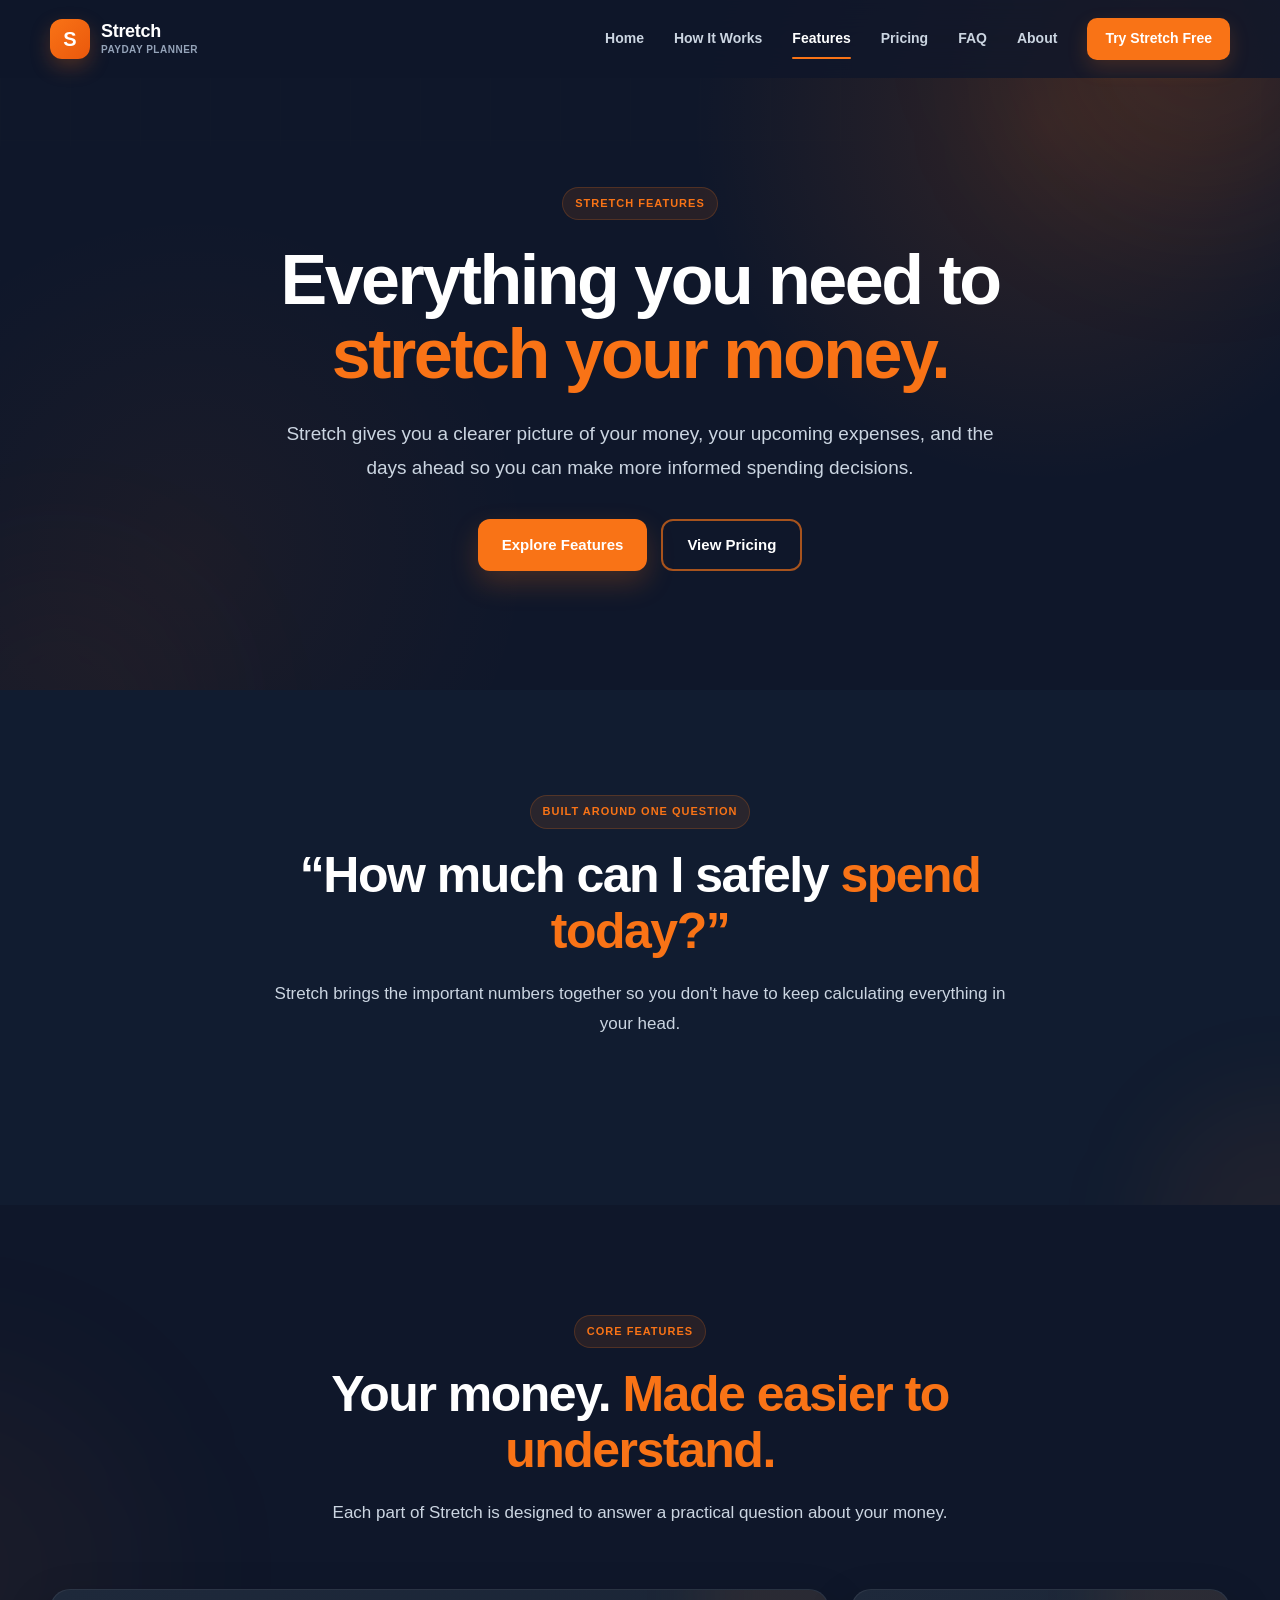
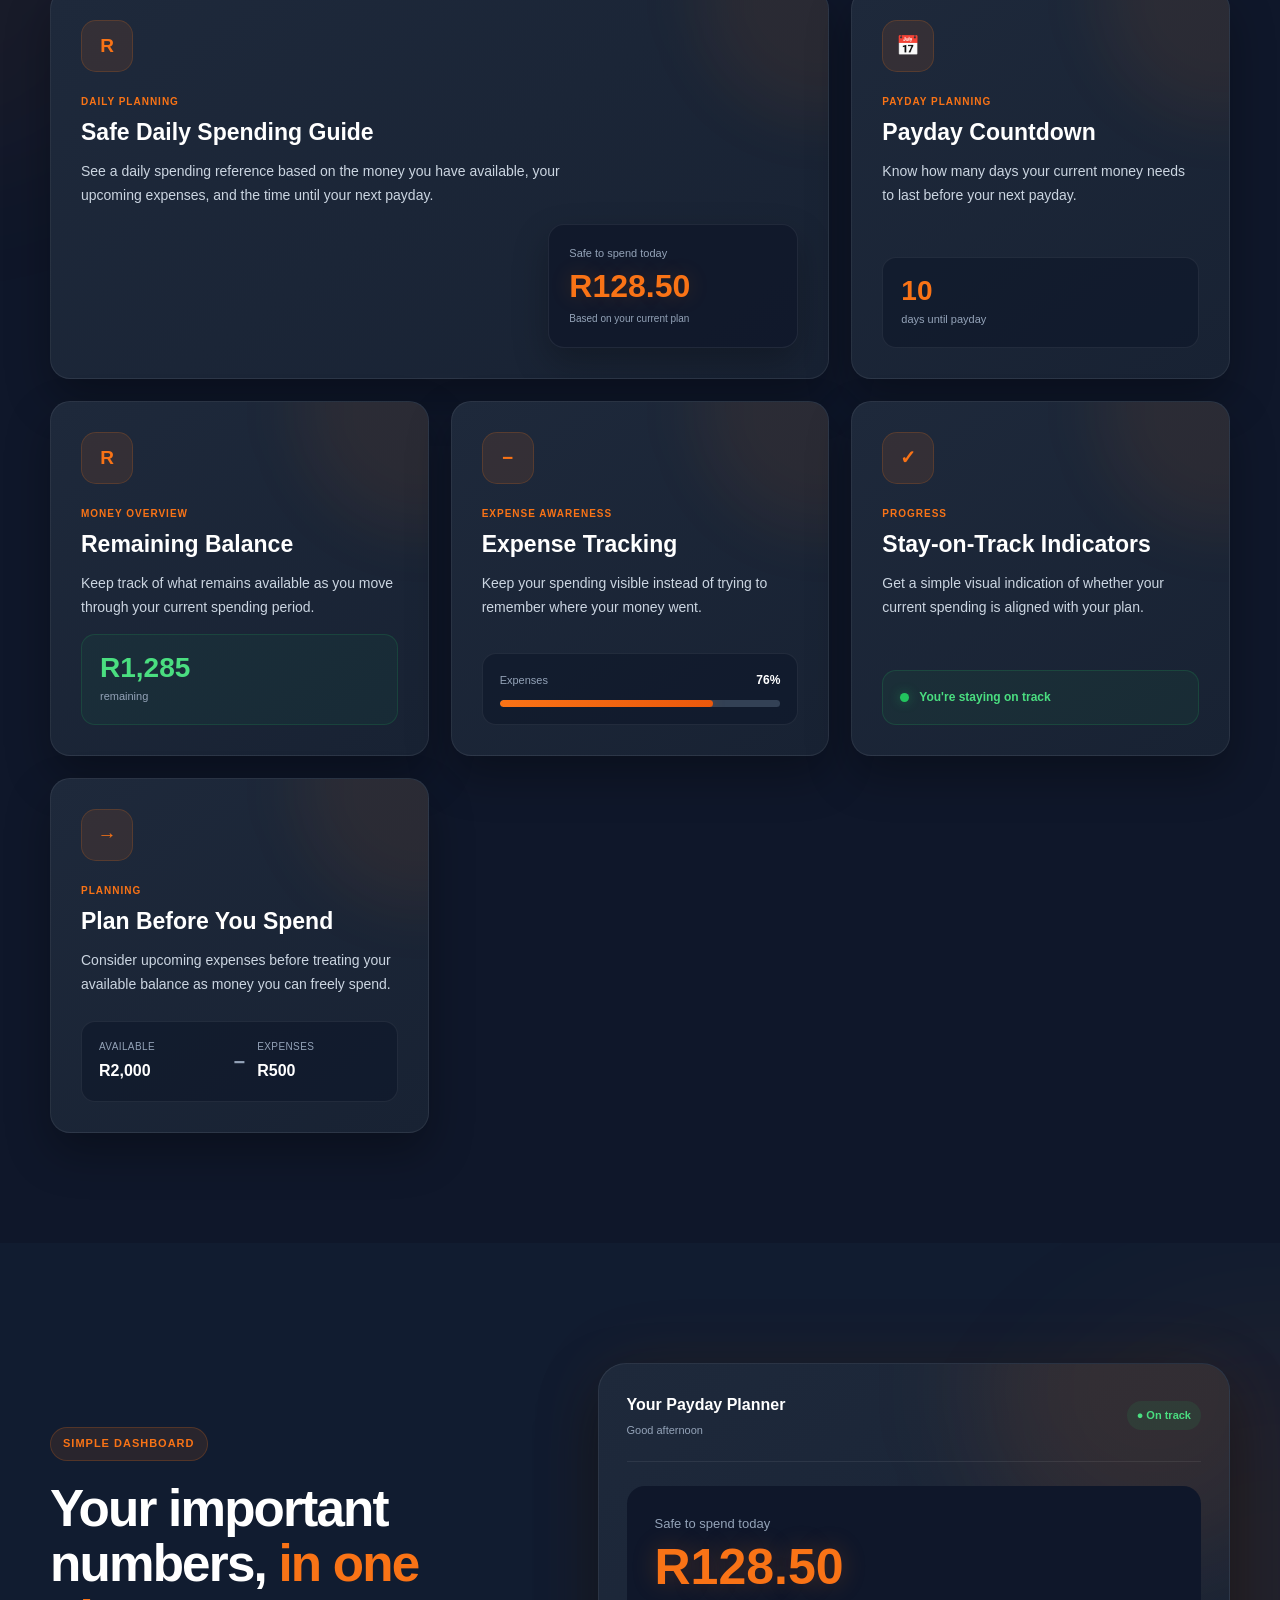
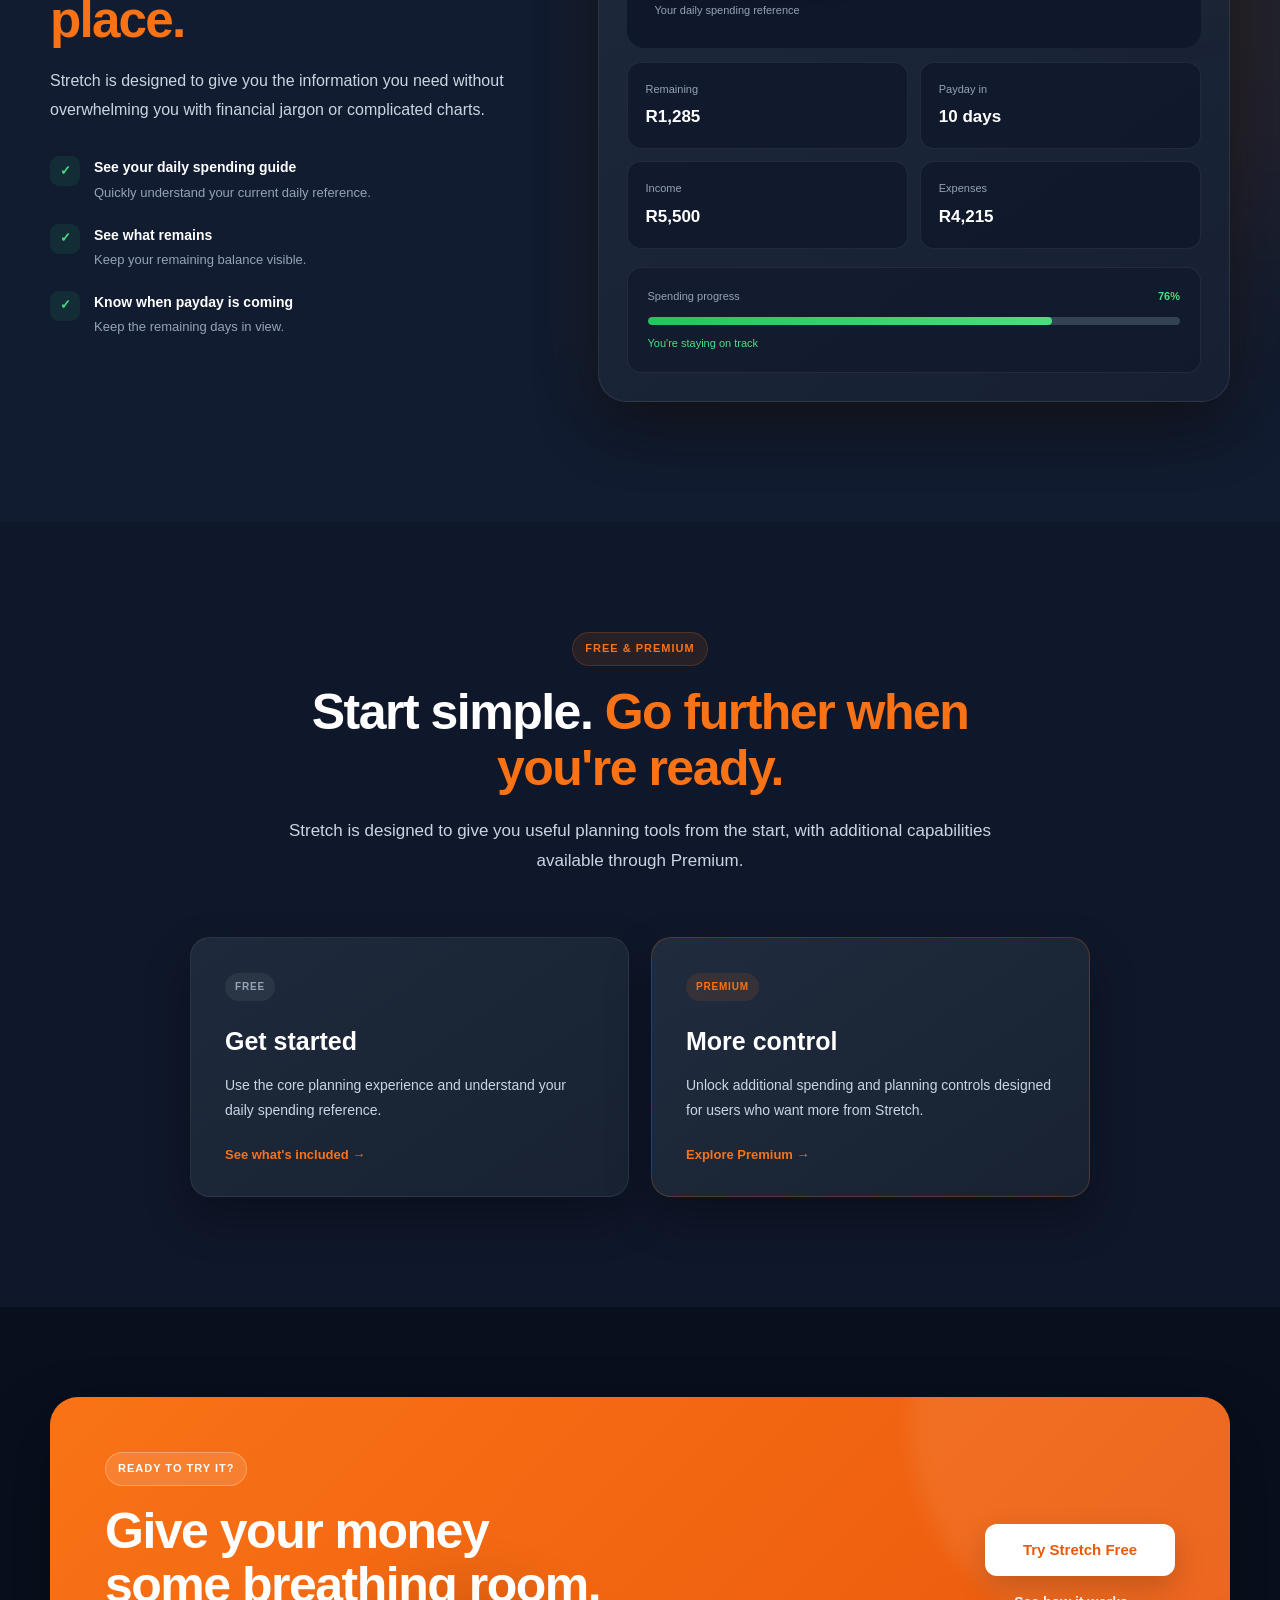
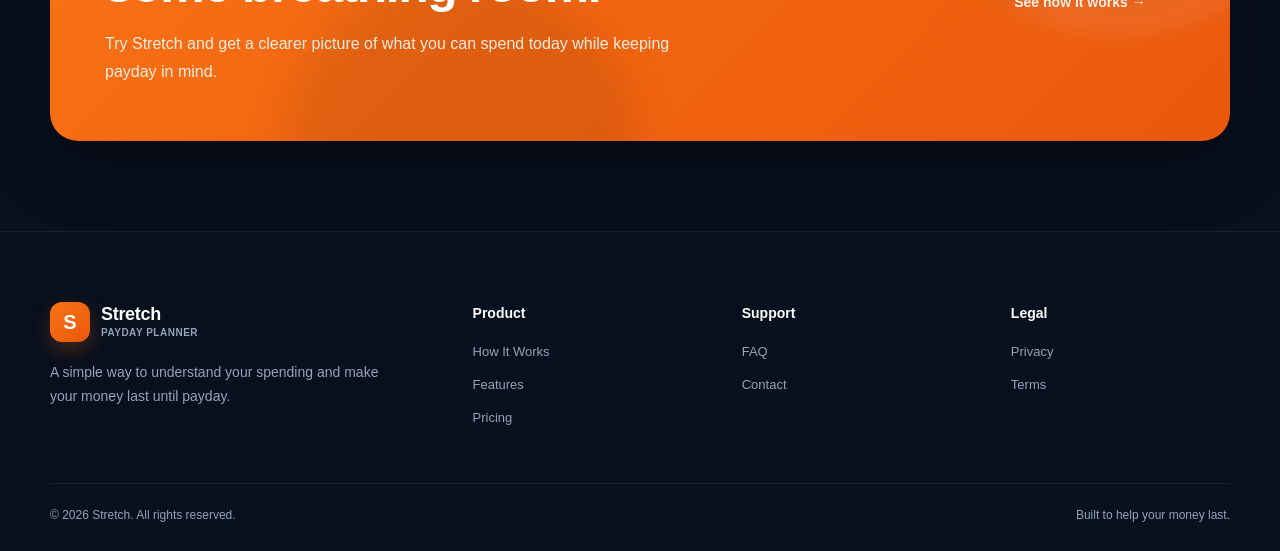
==== commit ce7a9e78: "new pages" ====
--- a/features.html
+++ b/features.html
@@ -48,6 +48,10 @@
 
             <nav class="main-nav" id="mainNav">
 
+                <a href="index.html">
+                    Home
+                </a>
+
                 <a href="how-it-works.html">
                     How It Works
                 </a>
